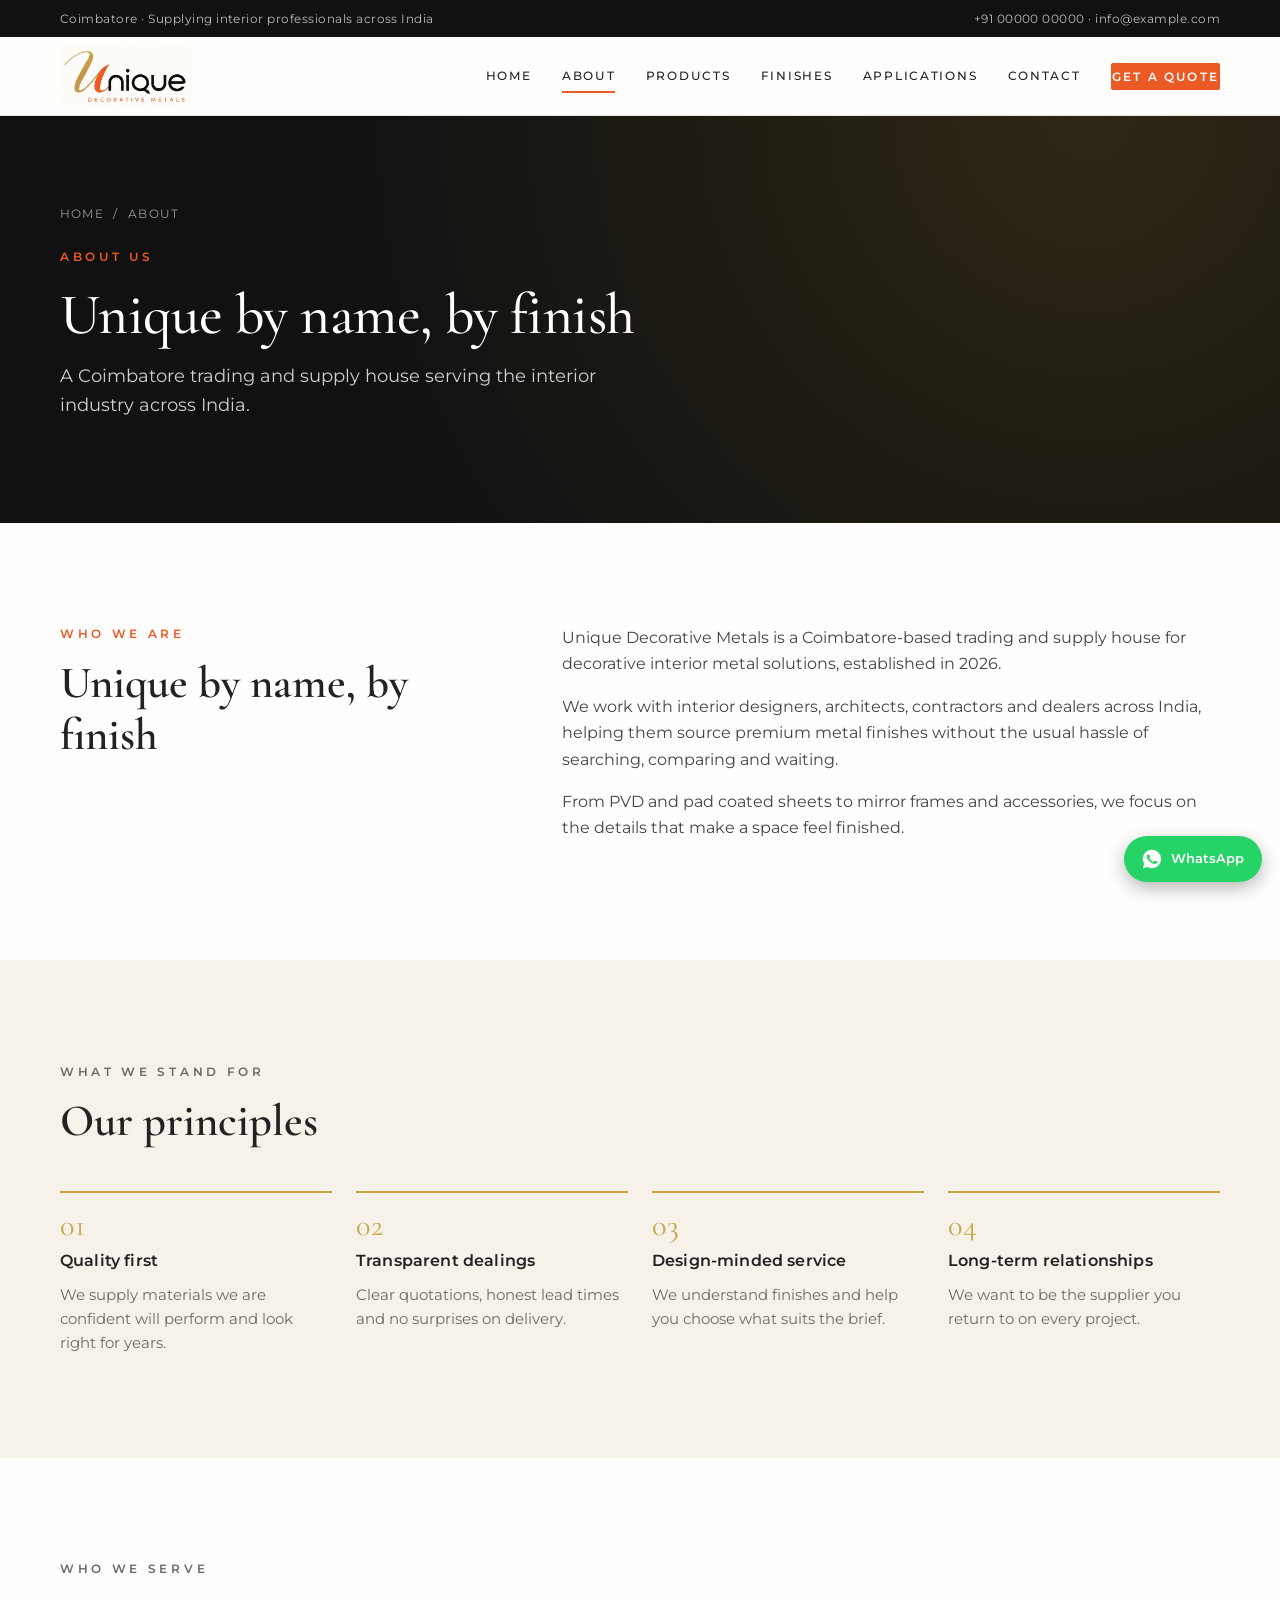
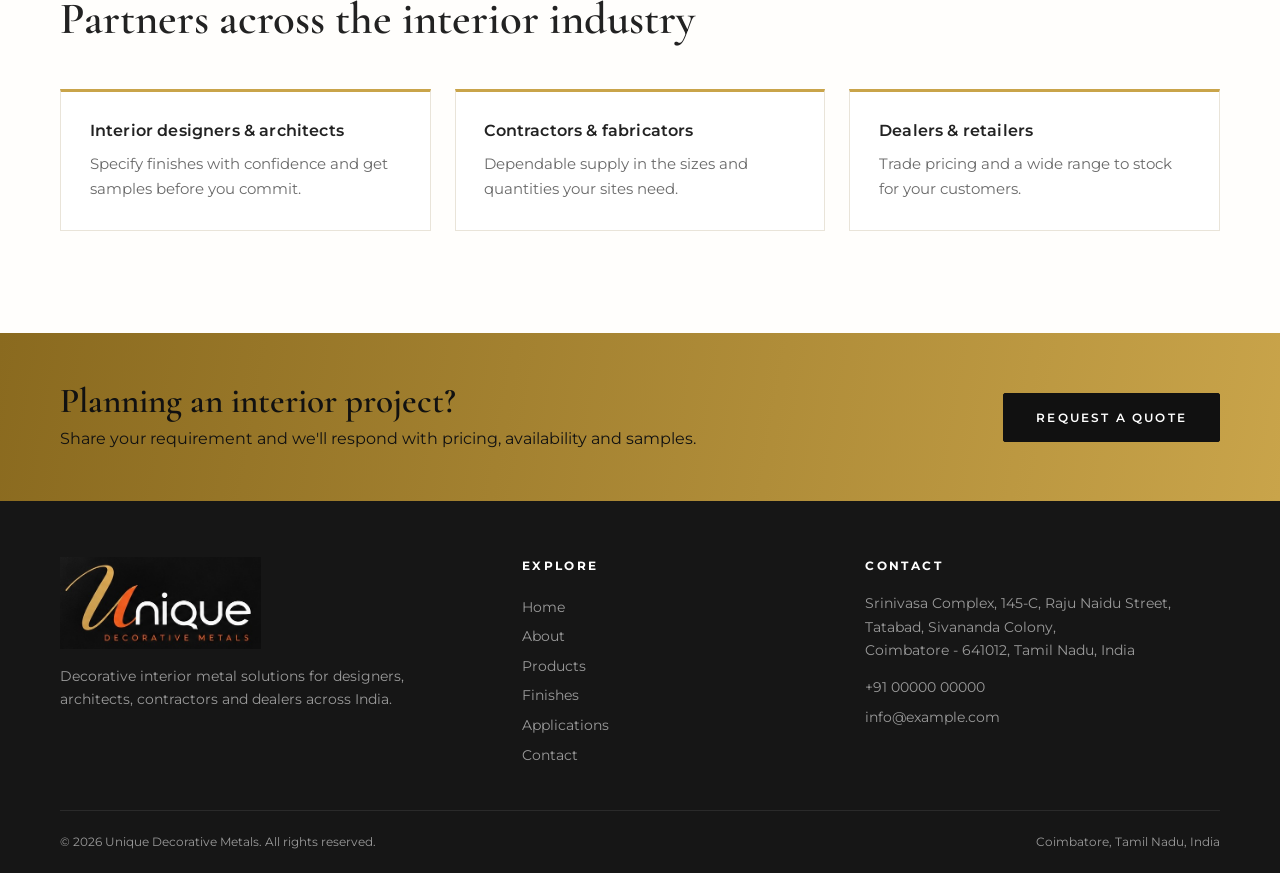
==== about.html @ e15f43be "Expand to six-page site: Home, About, Products, Finishes, Applications, Contact Shared design system" ====
<!doctype html>
<html lang="en">
<head>
<meta charset="utf-8">
<meta name="viewport" content="width=device-width, initial-scale=1">
<title>About Us | Unique Decorative Metals</title>
<meta name="description" content="Unique Decorative Metals is a Coimbatore-based supplier of decorative interior metal solutions for designers, architects and contractors.">
<meta name="theme-color" content="#111111">
<link rel="canonical" href="https://techoholic1410.github.io/unique-metals-website/about.html">
<meta property="og:title" content="About Us | Unique Decorative Metals"><meta property="og:description" content="Unique Decorative Metals is a Coimbatore-based supplier of decorative interior metal solutions for designers, architects and contractors."><meta property="og:type" content="website"><meta property="og:image" content="https://techoholic1410.github.io/unique-metals-website/assets/logo-light.jpg">
<link rel="icon" href="assets/favicon.svg" type="image/svg+xml">
<link rel="preconnect" href="https://fonts.googleapis.com"><link rel="preconnect" href="https://fonts.gstatic.com" crossorigin>
<link href="https://fonts.googleapis.com/css2?family=Montserrat:wght@400;500;600;700&family=Cormorant+Garamond:ital,wght@0,500;0,600;0,700;1,500;1,600&display=swap" rel="stylesheet">
<link rel="stylesheet" href="styles.css">
<script type="application/ld+json">{"@context":"https://schema.org","@type":"LocalBusiness","name":"Unique Decorative Metals","url":"https://techoholic1410.github.io/unique-metals-website/","foundingDate":"2026","description":"Trader and supplier of decorative interior metal solutions across India.","address":{"@type":"PostalAddress","streetAddress":"Srinivasa Complex, 145-C, Raju Naidu Street, Tatabad, Sivananda Colony","addressLocality":"Coimbatore","addressRegion":"Tamil Nadu","postalCode":"641012","addressCountry":"IN"}}</script>
</head>
<body>
<a class="skip" href="#main">Skip to content</a>
<div class="topbar"><div class="wrap"><span>Coimbatore · Supplying interior professionals across India</span><span><a href="tel:+910000000000">+91 00000 00000</a> · <a href="mailto:info@example.com">info@example.com</a></span></div></div>
<header class="site-header"><div class="wrap nav">
<a href="index.html" class="brand" aria-label="Unique Decorative Metals home"><img src="assets/logo-light.jpg" alt="Unique Decorative Metals" width="140" height="64"></a>
<button class="menu-btn" aria-label="Menu" aria-expanded="false" aria-controls="menu"><span></span><span></span><span></span></button>
<nav id="menu" class="menu" aria-label="Main"><a href="index.html">Home</a><a href="about.html" aria-current="page">About</a><a href="products.html">Products</a><a href="finishes.html">Finishes</a><a href="applications.html">Applications</a><a href="contact.html">Contact</a><a href="contact.html#enquiry" class="btn btn-sm">Get a Quote</a></nav>
</div></header>
<main id="main">
<section class="page-hero"><div class="wrap"><nav class="crumbs" aria-label="Breadcrumb"><a href="index.html">Home</a><span>/</span>About</nav><p class="eyebrow">About Us</p><h1>Unique by name, by finish</h1><p class="lead">A Coimbatore trading and supply house serving the interior industry across India.</p></div></section>
<section class="section"><div class="wrap split">
<div><p class="eyebrow">Who We Are</p><h2>Unique by name, by finish</h2></div>
<div class="prose"><p>Unique Decorative Metals is a Coimbatore-based trading and supply house for decorative interior metal solutions, established in 2026.</p>
<p>We work with interior designers, architects, contractors and dealers across India, helping them source premium metal finishes without the usual hassle of searching, comparing and waiting.</p>
<p>From PVD and pad coated sheets to mirror frames and accessories, we focus on the details that make a space feel finished.</p></div></div></section>

<section class="section alt"><div class="wrap">
<div class="sec-head"><p class="eyebrow">What We Stand For</p><h2>Our principles</h2></div>
<div class="grid feats">
<div class="feat"><span class="num">01</span><h3>Quality first</h3><p>We supply materials we are confident will perform and look right for years.</p></div>
<div class="feat"><span class="num">02</span><h3>Transparent dealings</h3><p>Clear quotations, honest lead times and no surprises on delivery.</p></div>
<div class="feat"><span class="num">03</span><h3>Design-minded service</h3><p>We understand finishes and help you choose what suits the brief.</p></div>
<div class="feat"><span class="num">04</span><h3>Long-term relationships</h3><p>We want to be the supplier you return to on every project.</p></div>
</div></div></section>

<section class="section"><div class="wrap">
<div class="sec-head"><p class="eyebrow">Who We Serve</p><h2>Partners across the interior industry</h2></div>
<div class="grid cards-3">
<div class="info"><h3>Interior designers &amp; architects</h3><p>Specify finishes with confidence and get samples before you commit.</p></div>
<div class="info"><h3>Contractors &amp; fabricators</h3><p>Dependable supply in the sizes and quantities your sites need.</p></div>
<div class="info"><h3>Dealers &amp; retailers</h3><p>Trade pricing and a wide range to stock for your customers.</p></div>
</div></div></section>

</main>
<section class="cta-band"><div class="wrap"><div><h2>Planning an interior project?</h2><p>Share your requirement and we'll respond with pricing, availability and samples.</p></div><a class="btn" href="contact.html#enquiry">Request a Quote</a></div></section>
<footer class="site-footer"><div class="wrap foot-grid">
<div><img src="assets/logo-dark.jpg" alt="Unique Decorative Metals" width="200" height="92"><p>Decorative interior metal solutions for designers, architects, contractors and dealers across India.</p></div>
<div><h4>Explore</h4><a href="index.html">Home</a><a href="about.html">About</a><a href="products.html">Products</a><a href="finishes.html">Finishes</a><a href="applications.html">Applications</a><a href="contact.html">Contact</a></div>
<div><h4>Contact</h4><address>Srinivasa Complex, 145-C, Raju Naidu Street,<br>Tatabad, Sivananda Colony,<br>Coimbatore - 641012, Tamil Nadu, India</address><a href="tel:+910000000000">+91 00000 00000</a><a href="mailto:info@example.com">info@example.com</a></div>
</div><div class="wrap legal"><span>© <span id="yr">2026</span> Unique Decorative Metals. All rights reserved.</span><span>Coimbatore, Tamil Nadu, India</span></div></footer>
<a class="wa-float" href="https://wa.me/910000000000" aria-label="Chat on WhatsApp" target="_blank" rel="noopener"><svg viewBox="0 0 24 24" width="22" height="22" fill="currentColor" aria-hidden="true"><path d="M12 2a10 10 0 0 0-8.6 15.1L2 22l5-1.3A10 10 0 1 0 12 2zm5.2 14.1c-.2.6-1.3 1.2-1.8 1.2-.5.1-1 .2-3.3-.7-2.8-1.2-4.6-4-4.7-4.2-.1-.2-1.1-1.5-1.1-2.8s.7-2 1-2.3c.2-.3.5-.3.7-.3h.5c.2 0 .4 0 .6.5l.8 2c.1.2.1.3 0 .5l-.3.4-.4.5c-.1.1-.3.3-.1.6.2.3.8 1.3 1.8 2.1 1.2 1 2.2 1.3 2.5 1.5.3.1.5.1.6-.1l.9-1.1c.2-.3.4-.2.6-.1l1.9.9c.3.1.5.2.6.3.1.2.1.8-.1 1.4z"/></svg><span>WhatsApp</span></a>
<script src="script.js"></script>
</body>
</html>
---- styles.css ----
:root{--gold:#c9a44a;--gold-d:#8a6a1f;--orange:#eb5a24;--orange-d:#c94a18;--dark:#111;--ink:#222;--muted:#6a6a6a;--bg:#fffefc;--alt:#f6f2ea;--line:#e9e4d9;--font:'Montserrat',system-ui,sans-serif;--serif:'Cormorant Garamond',Georgia,serif}
*{box-sizing:border-box}
html{scroll-behavior:smooth;scroll-padding-top:110px}
body{margin:0;font-family:var(--font);color:var(--ink);background:var(--bg);line-height:1.65;-webkit-font-smoothing:antialiased}
img{max-width:100%;height:auto;display:block}
a{color:inherit}
.wrap{width:min(1160px,100% - 40px);margin-inline:auto}
.narrow{max-width:820px}
.skip{position:absolute;left:-999px;top:0;background:var(--gold);color:#000;padding:.6rem 1rem;z-index:100}
.skip:focus{left:8px;top:8px}
:focus-visible{outline:2px solid var(--orange);outline-offset:3px}

.eyebrow{font-size:.72rem;letter-spacing:.32em;text-transform:uppercase;color:var(--orange);font-weight:600;margin:0 0 .9rem}
h1,h2,h3{line-height:1.15;margin:0 0 .8rem;font-weight:500}
h1{font-family:var(--serif);font-size:clamp(2.4rem,5.5vw,4.2rem);font-weight:500;letter-spacing:-.01em}
h1 em{font-style:italic;color:var(--gold);font-weight:600}
h2{font-family:var(--serif);font-size:clamp(1.9rem,3.6vw,2.8rem);font-weight:600}
h3{font-size:1.02rem;font-weight:600;letter-spacing:.01em}
p{margin:0 0 1rem}
.lead{font-size:1.1rem;color:#cfcfcf;max-width:580px}
.section{padding:clamp(3.5rem,8vw,6.5rem) 0}
.section.alt{background:var(--alt)}
.section.dark{background:var(--dark);color:#eee}
.sec-head{max-width:680px;margin-bottom:2.75rem}
.sec-head p{color:var(--muted)}
.dark .sec-head p,.dark .note{color:#9a9a9a}
.note{font-size:.85rem;color:var(--muted);margin-top:1.5rem}
.center{text-align:center;margin-top:2.5rem}
.prose p{color:#444}

.topbar{background:var(--dark);color:#bbb;font-size:.75rem;letter-spacing:.04em}
.topbar .wrap{display:flex;justify-content:space-between;gap:1rem;padding:.55rem 0;flex-wrap:wrap}
.topbar a{text-decoration:none}.topbar a:hover{color:var(--gold)}
.site-header{position:sticky;top:0;z-index:50;background:rgba(255,254,252,.97);backdrop-filter:blur(10px);border-bottom:1px solid var(--line)}
.nav{display:flex;align-items:center;justify-content:space-between;height:78px}
.brand img{height:60px;width:auto;mix-blend-mode:multiply}
.menu{display:flex;gap:1.9rem;align-items:center;font-size:.76rem;letter-spacing:.14em;text-transform:uppercase;font-weight:500}
.menu a{text-decoration:none;position:relative;padding:.3rem 0}
.menu a:not(.btn)::after{content:"";position:absolute;left:0;bottom:-2px;height:2px;width:0;background:var(--orange);transition:width .25s}
.menu a:not(.btn):hover::after,.menu a[aria-current=page]::after{width:100%}
.menu-btn{display:none;background:none;border:0;padding:10px;cursor:pointer}
.menu-btn span{display:block;width:24px;height:2px;background:var(--dark);margin:5px 0}

.btn{display:inline-block;background:var(--orange);color:#fff;padding:1rem 2rem;border:1px solid var(--orange);border-radius:2px;font:600 .76rem var(--font);letter-spacing:.18em;text-transform:uppercase;text-decoration:none;cursor:pointer;transition:background .2s,color .2s,transform .2s}
.btn:hover{background:var(--orange-d);border-color:var(--orange-d);transform:translateY(-1px)}
.btn-sm{padding:.6rem 1.15rem}
.btn-ghost{background:transparent;border-color:var(--gold);color:var(--gold)}
.btn-ghost:hover{background:var(--gold);border-color:var(--gold);color:var(--dark)}
.link{color:var(--orange);font-weight:600;font-size:.82rem;text-decoration:none;letter-spacing:.04em}
.link:hover{text-decoration:underline}
.cta-row{display:flex;gap:1rem;flex-wrap:wrap;margin-top:2rem}

.hero{background:radial-gradient(circle at 78% 30%,#2e2716,#111 62%);color:#fff;padding:clamp(4rem,9vw,7.5rem) 0;overflow:hidden}
.hero-grid{display:grid;grid-template-columns:1.15fr .85fr;gap:3rem;align-items:center}
.hero-art{position:relative;height:420px}
.panel{position:absolute;border-radius:3px;box-shadow:0 30px 60px rgba(0,0,0,.5)}
.p1{width:62%;height:78%;left:0;top:10%;background:linear-gradient(125deg,#8a6a1f,#f0d683 35%,#b8902f 60%,#f6e3a1 85%)}
.p2{width:46%;height:56%;right:2%;top:0;background:linear-gradient(130deg,#f6cdbd,#c98467 50%,#eab7a2)}
.p3{width:40%;height:46%;right:10%;bottom:0;background:linear-gradient(135deg,#444,#050505 55%,#2a2a2a);border:1px solid #333}

.trust{background:#0b0b0b;color:#ddd;border-top:1px solid #222}
.trust-grid{display:grid;grid-template-columns:repeat(4,1fr);gap:1rem;padding:1.6rem 0}
.trust-grid div{padding:0 1rem;border-left:1px solid #2a2a2a}
.trust-grid div:first-child{border-left:0;padding-left:0}
.trust b{display:block;color:var(--gold);font-size:1rem;font-weight:600}
.trust span{font-size:.72rem;letter-spacing:.14em;text-transform:uppercase;color:#888}

.page-hero{background:radial-gradient(circle at 85% 0%,#2e2716,#111 65%);color:#fff;padding:clamp(3rem,7vw,5.5rem) 0}
.page-hero h1{font-size:clamp(2.2rem,4.8vw,3.6rem)}
.crumbs{font-size:.75rem;letter-spacing:.1em;text-transform:uppercase;color:#999;margin-bottom:1.5rem;display:flex;gap:.6rem}
.crumbs a{text-decoration:none}.crumbs a:hover{color:var(--gold)}

.grid{display:grid;gap:1.5rem}
.cards{grid-template-columns:repeat(auto-fit,minmax(250px,1fr))}
.cards-3{grid-template-columns:repeat(auto-fit,minmax(280px,1fr))}
.card{background:#fff;border:1px solid var(--line);display:flex;flex-direction:column;transition:box-shadow .25s,transform .25s}
.card:hover{box-shadow:0 18px 40px rgba(0,0,0,.09);transform:translateY(-4px)}
.card-body{padding:1.4rem 1.4rem 1.6rem;display:flex;flex-direction:column;flex:1}
.card-body p{font-size:.9rem;color:var(--muted);flex:1}
.thumb{aspect-ratio:4/3}
.thumb.big{aspect-ratio:5/4;border-radius:2px;box-shadow:0 24px 50px rgba(0,0,0,.14)}
.t-gold{background:linear-gradient(120deg,#8a6a1f,#e6c872 35%,#b8902f 60%,#f3dc99 85%)}
.t-mirror{background:radial-gradient(circle at 50% 50%,#e9eff3 0 36%,#fff 37% 38%,transparent 39%),conic-gradient(from 30deg,#c9a44a,#f3dc99,#8a6a1f,#c9a44a)}
.t-brush{background:repeating-linear-gradient(90deg,#b9b9b9 0 2px,#d8d8d8 2px 4px,#a8a8a8 4px 5px)}
.t-profile{background:linear-gradient(90deg,#1c1c1c 0 20%,#c9a44a 20% 28%,#1c1c1c 28% 50%,#c9a44a 50% 58%,#1c1c1c 58%)}
.tags{list-style:none;padding:0;display:flex;flex-wrap:wrap;gap:.45rem;margin:0 0 1.6rem}
.tags li{font-size:.7rem;letter-spacing:.06em;border:1px solid var(--gold);color:var(--gold-d);padding:.2rem .7rem;border-radius:99px}

.swatches{display:grid;grid-template-columns:repeat(auto-fit,minmax(120px,1fr));gap:1.5rem;text-align:center}
.sw i{display:block;aspect-ratio:1;border-radius:50%;background:var(--c);margin:0 auto .8rem;max-width:104px;border:1px solid #333;box-shadow:0 10px 24px rgba(0,0,0,.35)}
.sw b{font-size:.8rem;letter-spacing:.14em;text-transform:uppercase;font-weight:500}

.feats{grid-template-columns:repeat(auto-fit,minmax(230px,1fr))}
.feat{border-top:2px solid var(--gold);padding-top:1.1rem}
.feat .num{font-family:var(--serif);font-size:1.9rem;color:var(--gold);display:block;line-height:1;margin-bottom:.6rem}
.feat p,.info p{color:var(--muted);font-size:.92rem;margin:0}
.info{background:#fff;border:1px solid var(--line);padding:1.8rem;border-top:3px solid var(--gold)}
.alt .info{background:#fff}
.app h3{font-family:var(--serif);font-size:1.4rem;font-weight:600}
.tex{height:120px;margin:-.4rem -.4rem 1.2rem;border-radius:2px}
.tx-mirror{background:linear-gradient(115deg,#bbb,#fff 30%,#9a9a9a 55%,#f4f4f4 80%,#aaa)}
.tx-hair{background:repeating-linear-gradient(90deg,#c9a44a 0 1px,#dcc072 1px 3px,#b8902f 3px 4px)}
.tx-etch{background:radial-gradient(circle,#d8b45a 0 3px,transparent 4px) 0 0/18px 18px,#8a6a1f}

.split{display:grid;grid-template-columns:1fr 1.5fr;gap:4rem;align-items:start}
.split h2{margin-bottom:0}
.prod{display:grid;grid-template-columns:1fr 1fr;gap:4rem;align-items:center}
.prod.rev>div:first-child{order:2}
.ticks{list-style:none;padding:0;margin:1.2rem 0 1.4rem}
.ticks li{padding:.4rem 0 .4rem 1.7rem;position:relative;color:#444;font-size:.93rem}
.ticks li::before{content:"";position:absolute;left:0;top:.85rem;width:.7rem;height:.35rem;border-left:2px solid var(--orange);border-bottom:2px solid var(--orange);transform:rotate(-45deg)}

.table-wrap{overflow-x:auto;border:1px solid var(--line)}
table{border-collapse:collapse;width:100%;font-size:.92rem;background:#fff}
th,td{text-align:left;padding:1rem 1.25rem;border-bottom:1px solid var(--line)}
th{background:var(--dark);color:var(--gold);font-size:.74rem;letter-spacing:.16em;text-transform:uppercase;font-weight:600}
td:first-child{font-weight:600;width:32%}
tr:last-child td{border-bottom:0}

.steps{list-style:none;counter-reset:s;padding:0;margin:0;display:grid;grid-template-columns:repeat(auto-fit,minmax(220px,1fr));gap:1.5rem}
.steps li{counter-increment:s;background:#fff;border:1px solid var(--line);padding:1.8rem 1.5rem;position:relative}
.steps li::before{content:"0" counter(s);font-family:var(--serif);font-size:2.4rem;color:var(--gold);display:block;line-height:1;margin-bottom:.8rem}
.steps b{display:block;margin-bottom:.4rem}
.steps span{color:var(--muted);font-size:.9rem}

.contact-grid{display:grid;grid-template-columns:1fr 1.1fr;gap:3.5rem;align-items:start}
.clist{list-style:none;padding:0;margin:1.5rem 0 2rem}
.clist li{display:grid;grid-template-columns:110px 1fr;gap:1rem;padding:1rem 0;border-bottom:1px solid var(--line)}
.clist b{font-size:.72rem;letter-spacing:.16em;text-transform:uppercase;color:var(--orange)}
.clist a{text-decoration:none}.clist a:hover{color:var(--orange)}
address{font-style:normal}
.map iframe{width:100%;height:280px;border:0;border-radius:2px;filter:grayscale(.3)}
.formcard{background:var(--dark);color:#eee;padding:clamp(1.6rem,4vw,2.8rem);border-radius:3px;scroll-margin-top:110px}
.formcard p{color:#aaa}
form{display:grid;gap:1rem}
.row2{display:grid;grid-template-columns:1fr 1fr;gap:1rem}
label{display:grid;gap:.4rem;font-size:.7rem;letter-spacing:.14em;text-transform:uppercase;color:#aaa}
input,select,textarea{font:400 1rem var(--font);padding:.8rem;background:#1c1c1c;border:1px solid #3a3a3a;color:#fff;border-radius:2px;width:100%}
input:focus,select:focus,textarea:focus{outline:2px solid var(--gold);outline-offset:1px}
.form-err{color:#ff8a65;margin:0;font-size:.85rem}

details{border-bottom:1px solid #ddd5c3;padding:1.1rem 0}
summary{cursor:pointer;font-weight:600;list-style:none;display:flex;justify-content:space-between;gap:1rem}
summary::after{content:"+";color:var(--orange);font-size:1.4rem;line-height:1}
details[open] summary::after{content:"–"}
details p{margin:.8rem 0 0;color:var(--muted)}

.cta-band{background:linear-gradient(100deg,#8a6a1f,#c9a44a);color:#111;padding:3rem 0}
.cta-band .wrap{display:flex;align-items:center;justify-content:space-between;gap:2rem;flex-wrap:wrap}
.cta-band h2{margin:0 0 .3rem;font-size:clamp(1.6rem,3vw,2.2rem)}
.cta-band p{margin:0}
.cta-band .btn{background:#111;border-color:#111}
.cta-band .btn:hover{background:#000}

.site-footer{background:#161616;color:#9a9a9a;font-size:.88rem}
.foot-grid{display:grid;grid-template-columns:1.4fr 1fr 1.2fr;gap:3rem;padding:3.5rem 0 2.5rem}
.foot-grid img{height:92px;width:auto;margin-bottom:1rem}
.foot-grid h4{color:#fff;font-size:.74rem;letter-spacing:.2em;text-transform:uppercase;margin:0 0 1rem}
.foot-grid a{display:block;text-decoration:none;padding:.2rem 0}
.foot-grid a:hover{color:var(--gold)}
.foot-grid address{margin-bottom:.7rem}
.legal{display:flex;justify-content:space-between;gap:1rem;flex-wrap:wrap;border-top:1px solid #2a2a2a;padding:1.3rem 0;font-size:.78rem}
.wa-float{position:fixed;right:18px;bottom:18px;background:#25d366;color:#fff;padding:.75rem 1.1rem;border-radius:99px;font-weight:600;font-size:.8rem;text-decoration:none;box-shadow:0 6px 18px rgba(0,0,0,.28);z-index:60;display:flex;gap:.5rem;align-items:center}

@media(max-width:900px){
  .hero-grid,.split,.prod,.contact-grid{grid-template-columns:1fr;gap:2rem}
  .prod.rev>div:first-child{order:0}
  .hero-art{height:260px}
  .trust-grid{grid-template-columns:1fr 1fr}
  .trust-grid div:nth-child(3){border-left:0;padding-left:0}
  .foot-grid{grid-template-columns:1fr 1fr}
  .foot-grid>div:first-child{grid-column:1/-1}
}
@media(max-width:820px){
  .menu-btn{display:block}
  .menu{display:none;position:absolute;top:78px;left:0;right:0;background:var(--bg);flex-direction:column;align-items:flex-start;padding:1.5rem 20px 2rem;gap:1.1rem;border-bottom:1px solid var(--line);box-shadow:0 20px 30px rgba(0,0,0,.08)}
  .menu.open{display:flex}
  .topbar .wrap>span:first-child{display:none}
}
@media(max-width:560px){
  .row2{grid-template-columns:1fr}
  .foot-grid{grid-template-columns:1fr}
  .wa-float span{display:none}.wa-float{padding:.9rem}
  .clist li{grid-template-columns:1fr;gap:.2rem}
}
@media(prefers-reduced-motion:reduce){*{transition:none!important;scroll-behavior:auto!important}}
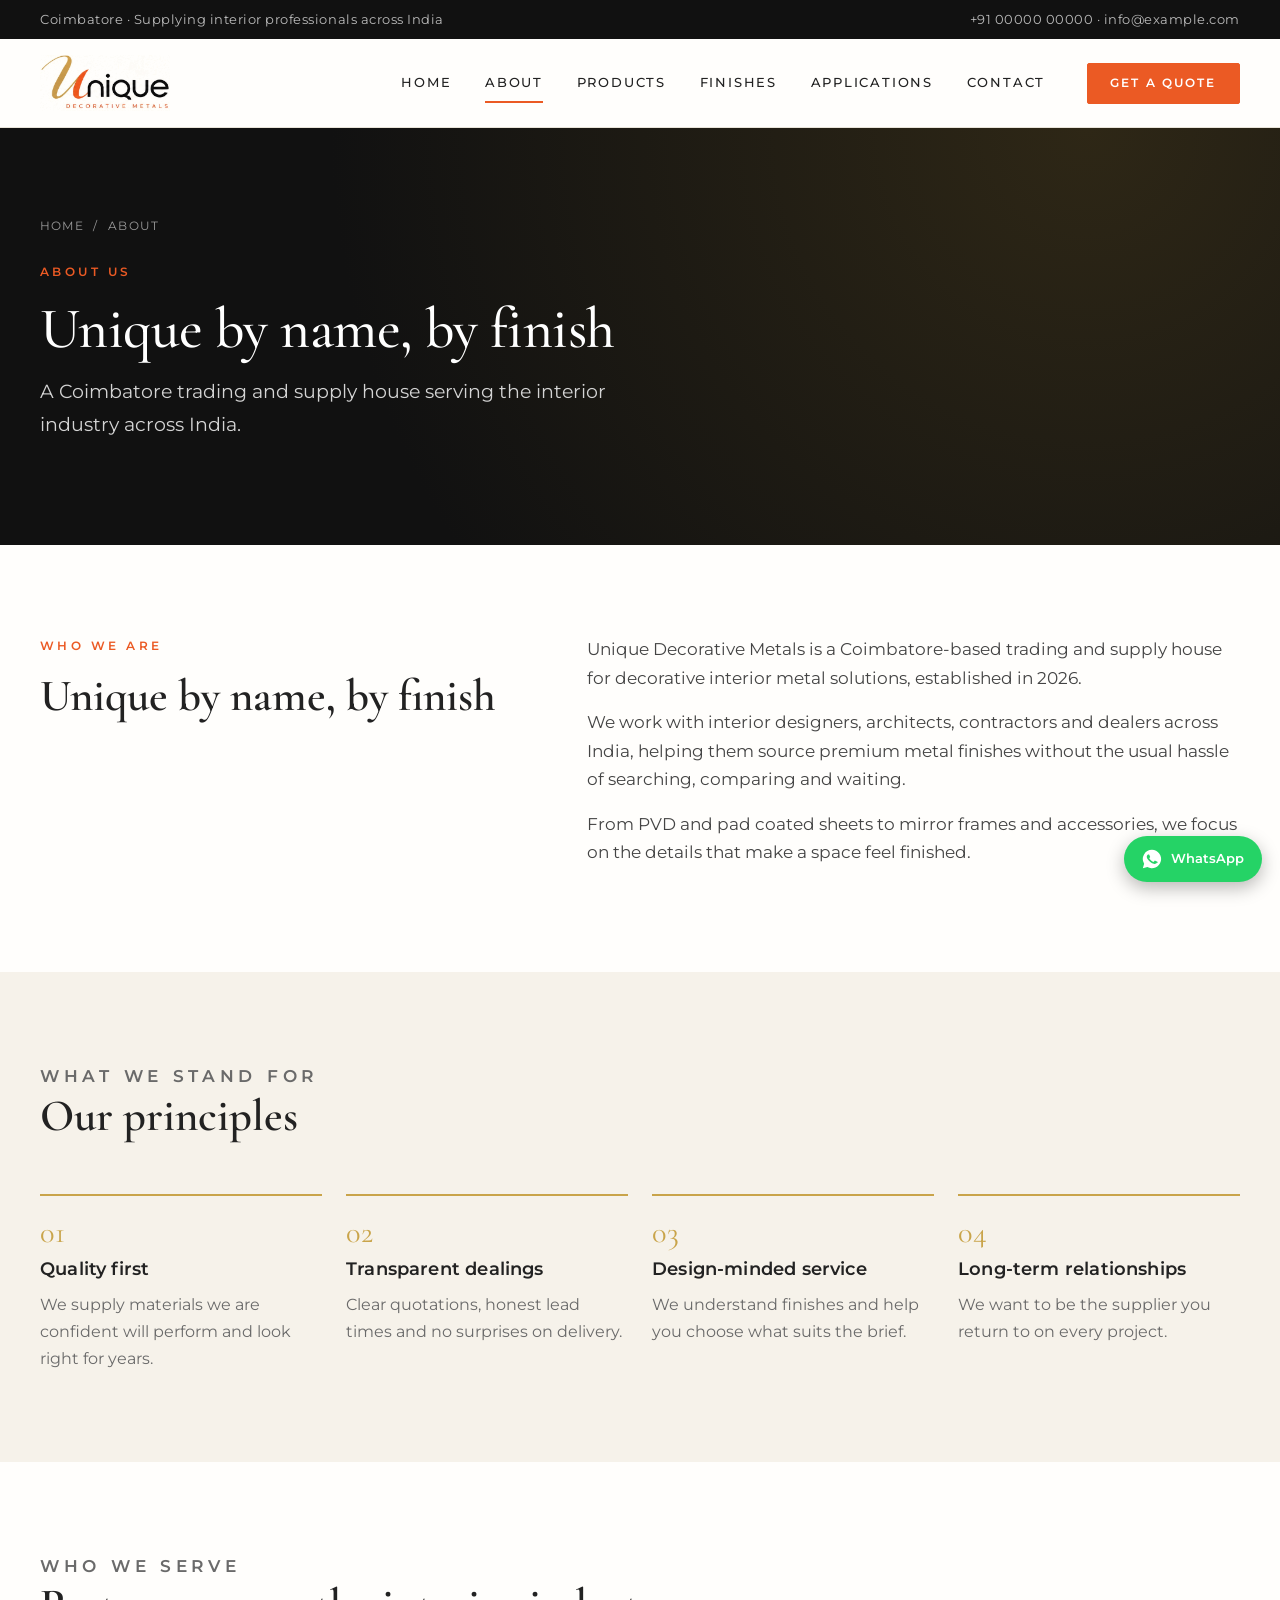
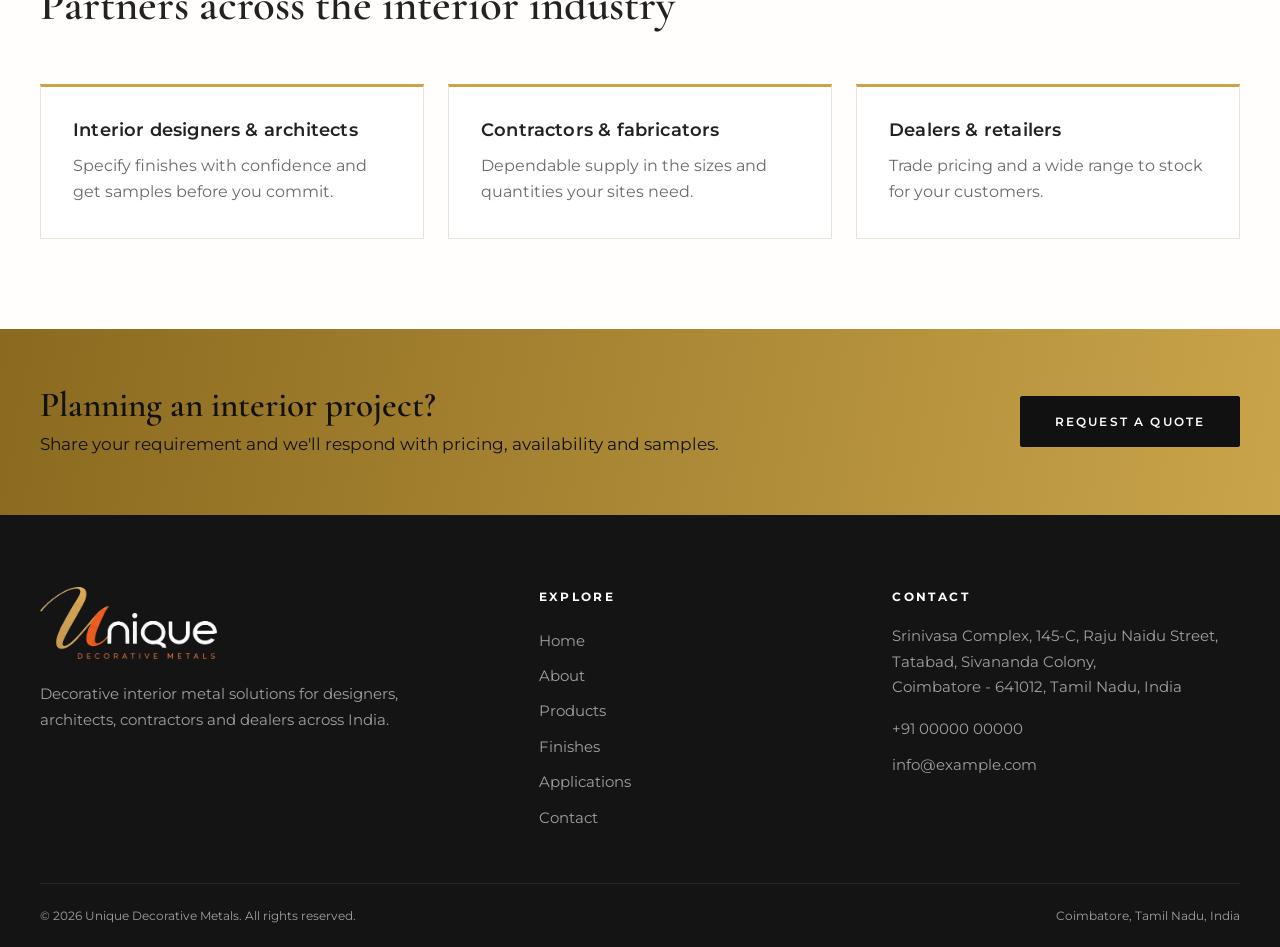
==== commit 61ffaf2a: "Polish design: transparent logos, SVG metal imagery, type scale and spacing - Transparent PNG logos " ====
--- a/about.html
+++ b/about.html
@@ -7,7 +7,7 @@
 <meta name="description" content="Unique Decorative Metals is a Coimbatore-based supplier of decorative interior metal solutions for designers, architects and contractors.">
 <meta name="theme-color" content="#111111">
 <link rel="canonical" href="https://techoholic1410.github.io/unique-metals-website/about.html">
-<meta property="og:title" content="About Us | Unique Decorative Metals"><meta property="og:description" content="Unique Decorative Metals is a Coimbatore-based supplier of decorative interior metal solutions for designers, architects and contractors."><meta property="og:type" content="website"><meta property="og:image" content="https://techoholic1410.github.io/unique-metals-website/assets/logo-light.jpg">
+<meta property="og:title" content="About Us | Unique Decorative Metals"><meta property="og:description" content="Unique Decorative Metals is a Coimbatore-based supplier of decorative interior metal solutions for designers, architects and contractors."><meta property="og:type" content="website"><meta property="og:image" content="https://techoholic1410.github.io/unique-metals-website/assets/logo.png">
 <link rel="icon" href="assets/favicon.svg" type="image/svg+xml">
 <link rel="preconnect" href="https://fonts.googleapis.com"><link rel="preconnect" href="https://fonts.gstatic.com" crossorigin>
 <link href="https://fonts.googleapis.com/css2?family=Montserrat:wght@400;500;600;700&family=Cormorant+Garamond:ital,wght@0,500;0,600;0,700;1,500;1,600&display=swap" rel="stylesheet">
@@ -18,7 +18,7 @@
 <a class="skip" href="#main">Skip to content</a>
 <div class="topbar"><div class="wrap"><span>Coimbatore · Supplying interior professionals across India</span><span><a href="tel:+910000000000">+91 00000 00000</a> · <a href="mailto:info@example.com">info@example.com</a></span></div></div>
 <header class="site-header"><div class="wrap nav">
-<a href="index.html" class="brand" aria-label="Unique Decorative Metals home"><img src="assets/logo-light.jpg" alt="Unique Decorative Metals" width="140" height="64"></a>
+<a href="index.html" class="brand" aria-label="Unique Decorative Metals home"><img src="assets/logo.png" alt="Unique Decorative Metals" width="222" height="96"></a>
 <button class="menu-btn" aria-label="Menu" aria-expanded="false" aria-controls="menu"><span></span><span></span><span></span></button>
 <nav id="menu" class="menu" aria-label="Main"><a href="index.html">Home</a><a href="about.html" aria-current="page">About</a><a href="products.html">Products</a><a href="finishes.html">Finishes</a><a href="applications.html">Applications</a><a href="contact.html">Contact</a><a href="contact.html#enquiry" class="btn btn-sm">Get a Quote</a></nav>
 </div></header>
@@ -50,7 +50,7 @@
 </main>
 <section class="cta-band"><div class="wrap"><div><h2>Planning an interior project?</h2><p>Share your requirement and we'll respond with pricing, availability and samples.</p></div><a class="btn" href="contact.html#enquiry">Request a Quote</a></div></section>
 <footer class="site-footer"><div class="wrap foot-grid">
-<div><img src="assets/logo-dark.jpg" alt="Unique Decorative Metals" width="200" height="92"><p>Decorative interior metal solutions for designers, architects, contractors and dealers across India.</p></div>
+<div><img src="assets/logo-reverse.png" alt="Unique Decorative Metals" width="217" height="88"><p>Decorative interior metal solutions for designers, architects, contractors and dealers across India.</p></div>
 <div><h4>Explore</h4><a href="index.html">Home</a><a href="about.html">About</a><a href="products.html">Products</a><a href="finishes.html">Finishes</a><a href="applications.html">Applications</a><a href="contact.html">Contact</a></div>
 <div><h4>Contact</h4><address>Srinivasa Complex, 145-C, Raju Naidu Street,<br>Tatabad, Sivananda Colony,<br>Coimbatore - 641012, Tamil Nadu, India</address><a href="tel:+910000000000">+91 00000 00000</a><a href="mailto:info@example.com">info@example.com</a></div>
 </div><div class="wrap legal"><span>© <span id="yr">2026</span> Unique Decorative Metals. All rights reserved.</span><span>Coimbatore, Tamil Nadu, India</span></div></footer>
--- a/styles.css
+++ b/styles.css
@@ -1,69 +1,71 @@
 :root{--gold:#c9a44a;--gold-d:#8a6a1f;--orange:#eb5a24;--orange-d:#c94a18;--dark:#111;--ink:#222;--muted:#6a6a6a;--bg:#fffefc;--alt:#f6f2ea;--line:#e9e4d9;--font:'Montserrat',system-ui,sans-serif;--serif:'Cormorant Garamond',Georgia,serif}
 *{box-sizing:border-box}
 html{scroll-behavior:smooth;scroll-padding-top:110px}
-body{margin:0;font-family:var(--font);color:var(--ink);background:var(--bg);line-height:1.65;-webkit-font-smoothing:antialiased}
+body{margin:0;font-family:var(--font);font-size:1.0625rem;color:var(--ink);background:var(--bg);line-height:1.7;-webkit-font-smoothing:antialiased}
 img{max-width:100%;height:auto;display:block}
 a{color:inherit}
-.wrap{width:min(1160px,100% - 40px);margin-inline:auto}
+.wrap{width:min(1200px,100% - 48px);margin-inline:auto}
 .narrow{max-width:820px}
 .skip{position:absolute;left:-999px;top:0;background:var(--gold);color:#000;padding:.6rem 1rem;z-index:100}
 .skip:focus{left:8px;top:8px}
 :focus-visible{outline:2px solid var(--orange);outline-offset:3px}
 
-.eyebrow{font-size:.72rem;letter-spacing:.32em;text-transform:uppercase;color:var(--orange);font-weight:600;margin:0 0 .9rem}
+.eyebrow{font-size:.78rem;letter-spacing:.28em;text-transform:uppercase;color:var(--orange);font-weight:600;margin:0 0 .9rem}
 h1,h2,h3{line-height:1.15;margin:0 0 .8rem;font-weight:500}
 h1{font-family:var(--serif);font-size:clamp(2.4rem,5.5vw,4.2rem);font-weight:500;letter-spacing:-.01em}
 h1 em{font-style:italic;color:var(--gold);font-weight:600}
 h2{font-family:var(--serif);font-size:clamp(1.9rem,3.6vw,2.8rem);font-weight:600}
-h3{font-size:1.02rem;font-weight:600;letter-spacing:.01em}
+h3{font-size:1.15rem;font-weight:600;letter-spacing:.01em}
 p{margin:0 0 1rem}
-.lead{font-size:1.1rem;color:#cfcfcf;max-width:580px}
-.section{padding:clamp(3.5rem,8vw,6.5rem) 0}
+.lead{font-size:1.18rem;line-height:1.75;color:#d4d4d4;max-width:600px}
+.section{padding:clamp(4rem,7vw,6.5rem) 0}
 .section.alt{background:var(--alt)}
 .section.dark{background:var(--dark);color:#eee}
-.sec-head{max-width:680px;margin-bottom:2.75rem}
-.sec-head p{color:var(--muted)}
+.sec-head{max-width:700px;margin-bottom:3.25rem}
+.sec-head h2{margin-bottom:1rem}
+.sec-head p{color:var(--muted);font-size:1.05rem;margin:0}
 .dark .sec-head p,.dark .note{color:#9a9a9a}
-.note{font-size:.85rem;color:var(--muted);margin-top:1.5rem}
+.note{font-size:.9rem;color:var(--muted);margin-top:1.5rem}
 .center{text-align:center;margin-top:2.5rem}
-.prose p{color:#444}
+.prose p{color:#444;font-size:1.05rem}
 
-.topbar{background:var(--dark);color:#bbb;font-size:.75rem;letter-spacing:.04em}
+.topbar{background:var(--dark);color:#bbb;font-size:.8rem;letter-spacing:.04em}
 .topbar .wrap{display:flex;justify-content:space-between;gap:1rem;padding:.55rem 0;flex-wrap:wrap}
 .topbar a{text-decoration:none}.topbar a:hover{color:var(--gold)}
 .site-header{position:sticky;top:0;z-index:50;background:rgba(255,254,252,.97);backdrop-filter:blur(10px);border-bottom:1px solid var(--line)}
-.nav{display:flex;align-items:center;justify-content:space-between;height:78px}
-.brand img{height:60px;width:auto;mix-blend-mode:multiply}
-.menu{display:flex;gap:1.9rem;align-items:center;font-size:.76rem;letter-spacing:.14em;text-transform:uppercase;font-weight:500}
-.menu a{text-decoration:none;position:relative;padding:.3rem 0}
+.nav{display:flex;align-items:center;justify-content:space-between;height:88px}
+.brand img{height:56px;width:auto}
+.menu{display:flex;gap:2.1rem;align-items:center;font-size:.8rem;letter-spacing:.14em;text-transform:uppercase;font-weight:500}
+.menu a:not(.btn){text-decoration:none;position:relative;padding:.4rem 0}
+.menu .btn{margin-left:.5rem}
 .menu a:not(.btn)::after{content:"";position:absolute;left:0;bottom:-2px;height:2px;width:0;background:var(--orange);transition:width .25s}
 .menu a:not(.btn):hover::after,.menu a[aria-current=page]::after{width:100%}
 .menu-btn{display:none;background:none;border:0;padding:10px;cursor:pointer}
 .menu-btn span{display:block;width:24px;height:2px;background:var(--dark);margin:5px 0}
 
-.btn{display:inline-block;background:var(--orange);color:#fff;padding:1rem 2rem;border:1px solid var(--orange);border-radius:2px;font:600 .76rem var(--font);letter-spacing:.18em;text-transform:uppercase;text-decoration:none;cursor:pointer;transition:background .2s,color .2s,transform .2s}
+.btn{display:inline-block;background:var(--orange);color:#fff;padding:1.05rem 2.1rem;line-height:1.2;text-align:center;border:1px solid var(--orange);border-radius:2px;font:600 .76rem var(--font);letter-spacing:.18em;text-transform:uppercase;text-decoration:none;cursor:pointer;transition:background .2s,color .2s,transform .2s}
 .btn:hover{background:var(--orange-d);border-color:var(--orange-d);transform:translateY(-1px)}
-.btn-sm{padding:.6rem 1.15rem}
+.btn-sm{padding:.8rem 1.4rem;font-size:.74rem}
 .btn-ghost{background:transparent;border-color:var(--gold);color:var(--gold)}
 .btn-ghost:hover{background:var(--gold);border-color:var(--gold);color:var(--dark)}
-.link{color:var(--orange);font-weight:600;font-size:.82rem;text-decoration:none;letter-spacing:.04em}
+.link{color:var(--orange);font-weight:600;font-size:.9rem;text-decoration:none;letter-spacing:.04em}
 .link:hover{text-decoration:underline}
 .cta-row{display:flex;gap:1rem;flex-wrap:wrap;margin-top:2rem}
 
-.hero{background:radial-gradient(circle at 78% 30%,#2e2716,#111 62%);color:#fff;padding:clamp(4rem,9vw,7.5rem) 0;overflow:hidden}
-.hero-grid{display:grid;grid-template-columns:1.15fr .85fr;gap:3rem;align-items:center}
-.hero-art{position:relative;height:420px}
-.panel{position:absolute;border-radius:3px;box-shadow:0 30px 60px rgba(0,0,0,.5)}
-.p1{width:62%;height:78%;left:0;top:10%;background:linear-gradient(125deg,#8a6a1f,#f0d683 35%,#b8902f 60%,#f6e3a1 85%)}
-.p2{width:46%;height:56%;right:2%;top:0;background:linear-gradient(130deg,#f6cdbd,#c98467 50%,#eab7a2)}
-.p3{width:40%;height:46%;right:10%;bottom:0;background:linear-gradient(135deg,#444,#050505 55%,#2a2a2a);border:1px solid #333}
+.hero{background:radial-gradient(circle at 78% 30%,#2e2716,#111 62%);color:#fff;padding:clamp(4.5rem,9vw,8rem) 0;overflow:hidden}
+.hero-grid{display:grid;grid-template-columns:1.05fr .95fr;gap:4.5rem;align-items:center}
+.hero-art{display:grid;grid-template-columns:repeat(4,1fr);gap:14px;align-items:end;height:460px}
+.hero-art figure{margin:0;position:relative;height:calc(62% + var(--o)*9%);border-radius:3px;overflow:hidden;box-shadow:0 28px 50px rgba(0,0,0,.5),inset 0 0 0 1px rgba(255,255,255,.08)}
+.hero-art figure:nth-child(even){align-self:start;height:calc(70% - var(--o)*4%)}
+.hero-art svg{position:absolute;inset:0;width:100%;height:100%}
+.hero-art figcaption{position:absolute;left:0;right:0;bottom:0;padding:1.4rem .6rem .7rem;font-size:.66rem;letter-spacing:.2em;text-transform:uppercase;font-weight:600;color:#fff;background:linear-gradient(transparent,rgba(0,0,0,.55));text-align:center}
 
 .trust{background:#0b0b0b;color:#ddd;border-top:1px solid #222}
-.trust-grid{display:grid;grid-template-columns:repeat(4,1fr);gap:1rem;padding:1.6rem 0}
-.trust-grid div{padding:0 1rem;border-left:1px solid #2a2a2a}
+.trust-grid{display:grid;grid-template-columns:repeat(4,1fr);gap:1rem;padding:2rem 0}
+.trust-grid div{padding:0 1.5rem;border-left:1px solid #2a2a2a}
 .trust-grid div:first-child{border-left:0;padding-left:0}
-.trust b{display:block;color:var(--gold);font-size:1rem;font-weight:600}
-.trust span{font-size:.72rem;letter-spacing:.14em;text-transform:uppercase;color:#888}
+.trust b{display:block;color:var(--gold);font-size:1.05rem;font-weight:600}
+.trust span{font-size:.74rem;letter-spacing:.14em;text-transform:uppercase;color:#888}
 
 .page-hero{background:radial-gradient(circle at 85% 0%,#2e2716,#111 65%);color:#fff;padding:clamp(3rem,7vw,5.5rem) 0}
 .page-hero h1{font-size:clamp(2.2rem,4.8vw,3.6rem)}
@@ -75,44 +77,40 @@
 .cards-3{grid-template-columns:repeat(auto-fit,minmax(280px,1fr))}
 .card{background:#fff;border:1px solid var(--line);display:flex;flex-direction:column;transition:box-shadow .25s,transform .25s}
 .card:hover{box-shadow:0 18px 40px rgba(0,0,0,.09);transform:translateY(-4px)}
-.card-body{padding:1.4rem 1.4rem 1.6rem;display:flex;flex-direction:column;flex:1}
-.card-body p{font-size:.9rem;color:var(--muted);flex:1}
-.thumb{aspect-ratio:4/3}
-.thumb.big{aspect-ratio:5/4;border-radius:2px;box-shadow:0 24px 50px rgba(0,0,0,.14)}
-.t-gold{background:linear-gradient(120deg,#8a6a1f,#e6c872 35%,#b8902f 60%,#f3dc99 85%)}
-.t-mirror{background:radial-gradient(circle at 50% 50%,#e9eff3 0 36%,#fff 37% 38%,transparent 39%),conic-gradient(from 30deg,#c9a44a,#f3dc99,#8a6a1f,#c9a44a)}
-.t-brush{background:repeating-linear-gradient(90deg,#b9b9b9 0 2px,#d8d8d8 2px 4px,#a8a8a8 4px 5px)}
-.t-profile{background:linear-gradient(90deg,#1c1c1c 0 20%,#c9a44a 20% 28%,#1c1c1c 28% 50%,#c9a44a 50% 58%,#1c1c1c 58%)}
+.card-body{padding:1.75rem 1.75rem 1.9rem;display:flex;flex-direction:column;flex:1}
+.card-body p{font-size:.97rem;margin-bottom:1.4rem;color:var(--muted);flex:1}
+.thumb{aspect-ratio:4/3;overflow:hidden;position:relative;background:#eee}
+.art,.disc{display:block;width:100%;height:100%}
+.thumb .art{position:absolute;inset:0}
+.thumb.big{aspect-ratio:5/4;border-radius:3px;box-shadow:0 30px 60px rgba(0,0,0,.16)}
 .tags{list-style:none;padding:0;display:flex;flex-wrap:wrap;gap:.45rem;margin:0 0 1.6rem}
-.tags li{font-size:.7rem;letter-spacing:.06em;border:1px solid var(--gold);color:var(--gold-d);padding:.2rem .7rem;border-radius:99px}
+.tags li{font-size:.76rem;letter-spacing:.06em;border:1px solid var(--gold);color:var(--gold-d);padding:.2rem .7rem;border-radius:99px}
 
-.swatches{display:grid;grid-template-columns:repeat(auto-fit,minmax(120px,1fr));gap:1.5rem;text-align:center}
-.sw i{display:block;aspect-ratio:1;border-radius:50%;background:var(--c);margin:0 auto .8rem;max-width:104px;border:1px solid #333;box-shadow:0 10px 24px rgba(0,0,0,.35)}
-.sw b{font-size:.8rem;letter-spacing:.14em;text-transform:uppercase;font-weight:500}
+.swatches{display:grid;grid-template-columns:repeat(7,1fr);gap:1.5rem;text-align:center}
+.sw .disc{width:100%;max-width:112px;height:auto;aspect-ratio:1;margin:0 auto 1rem;filter:drop-shadow(0 12px 18px rgba(0,0,0,.45))}
+.sw b{font-size:.8rem;display:block;letter-spacing:.14em;text-transform:uppercase;font-weight:500}
 
 .feats{grid-template-columns:repeat(auto-fit,minmax(230px,1fr))}
-.feat{border-top:2px solid var(--gold);padding-top:1.1rem}
+.feat{border-top:2px solid var(--gold);padding-top:1.4rem}
 .feat .num{font-family:var(--serif);font-size:1.9rem;color:var(--gold);display:block;line-height:1;margin-bottom:.6rem}
-.feat p,.info p{color:var(--muted);font-size:.92rem;margin:0}
-.info{background:#fff;border:1px solid var(--line);padding:1.8rem;border-top:3px solid var(--gold)}
+.feat p,.info p{color:var(--muted);font-size:.98rem;margin:0}
+.info{background:#fff;border:1px solid var(--line);padding:2rem;border-top:3px solid var(--gold)}
 .alt .info{background:#fff}
 .app h3{font-family:var(--serif);font-size:1.4rem;font-weight:600}
-.tex{height:120px;margin:-.4rem -.4rem 1.2rem;border-radius:2px}
-.tx-mirror{background:linear-gradient(115deg,#bbb,#fff 30%,#9a9a9a 55%,#f4f4f4 80%,#aaa)}
-.tx-hair{background:repeating-linear-gradient(90deg,#c9a44a 0 1px,#dcc072 1px 3px,#b8902f 3px 4px)}
-.tx-etch{background:radial-gradient(circle,#d8b45a 0 3px,transparent 4px) 0 0/18px 18px,#8a6a1f}
+.tex{height:150px;margin:-.5rem -.5rem 1.5rem;border-radius:2px;overflow:hidden;position:relative}
+.tex .art{position:absolute;inset:0}
 
-.split{display:grid;grid-template-columns:1fr 1.5fr;gap:4rem;align-items:start}
+.split{display:grid;grid-template-columns:1fr 1.4fr;gap:5rem;align-items:start}
 .split h2{margin-bottom:0}
-.prod{display:grid;grid-template-columns:1fr 1fr;gap:4rem;align-items:center}
+.prod{display:grid;grid-template-columns:1fr 1fr;gap:5rem;align-items:center}
 .prod.rev>div:first-child{order:2}
 .ticks{list-style:none;padding:0;margin:1.2rem 0 1.4rem}
-.ticks li{padding:.4rem 0 .4rem 1.7rem;position:relative;color:#444;font-size:.93rem}
+.ticks li{padding:.45rem 0 .45rem 1.8rem;position:relative;color:#444;font-size:1rem}
 .ticks li::before{content:"";position:absolute;left:0;top:.85rem;width:.7rem;height:.35rem;border-left:2px solid var(--orange);border-bottom:2px solid var(--orange);transform:rotate(-45deg)}
 
 .table-wrap{overflow-x:auto;border:1px solid var(--line)}
-table{border-collapse:collapse;width:100%;font-size:.92rem;background:#fff}
-th,td{text-align:left;padding:1rem 1.25rem;border-bottom:1px solid var(--line)}
+table{border-collapse:collapse;width:100%;font-size:1rem;background:#fff}
+th,td{text-align:left;padding:1.1rem 1.5rem;border-bottom:1px solid var(--line)}
 th{background:var(--dark);color:var(--gold);font-size:.74rem;letter-spacing:.16em;text-transform:uppercase;font-weight:600}
 td:first-child{font-weight:600;width:32%}
 tr:last-child td{border-bottom:0}
@@ -121,11 +119,11 @@
 .steps li{counter-increment:s;background:#fff;border:1px solid var(--line);padding:1.8rem 1.5rem;position:relative}
 .steps li::before{content:"0" counter(s);font-family:var(--serif);font-size:2.4rem;color:var(--gold);display:block;line-height:1;margin-bottom:.8rem}
 .steps b{display:block;margin-bottom:.4rem}
-.steps span{color:var(--muted);font-size:.9rem}
+.steps span{color:var(--muted);font-size:.98rem}
 
-.contact-grid{display:grid;grid-template-columns:1fr 1.1fr;gap:3.5rem;align-items:start}
+.contact-grid{display:grid;grid-template-columns:1fr 1.1fr;gap:4.5rem;align-items:start}
 .clist{list-style:none;padding:0;margin:1.5rem 0 2rem}
-.clist li{display:grid;grid-template-columns:110px 1fr;gap:1rem;padding:1rem 0;border-bottom:1px solid var(--line)}
+.clist li{display:grid;grid-template-columns:120px 1fr;gap:1rem;padding:1rem 0;border-bottom:1px solid var(--line)}
 .clist b{font-size:.72rem;letter-spacing:.16em;text-transform:uppercase;color:var(--orange)}
 .clist a{text-decoration:none}.clist a:hover{color:var(--orange)}
 address{font-style:normal}
@@ -145,18 +143,18 @@
 details[open] summary::after{content:"–"}
 details p{margin:.8rem 0 0;color:var(--muted)}
 
-.cta-band{background:linear-gradient(100deg,#8a6a1f,#c9a44a);color:#111;padding:3rem 0}
+.cta-band{background:linear-gradient(100deg,#8a6a1f,#c9a44a);color:#111;padding:3.5rem 0}
 .cta-band .wrap{display:flex;align-items:center;justify-content:space-between;gap:2rem;flex-wrap:wrap}
 .cta-band h2{margin:0 0 .3rem;font-size:clamp(1.6rem,3vw,2.2rem)}
 .cta-band p{margin:0}
 .cta-band .btn{background:#111;border-color:#111}
 .cta-band .btn:hover{background:#000}
 
-.site-footer{background:#161616;color:#9a9a9a;font-size:.88rem}
-.foot-grid{display:grid;grid-template-columns:1.4fr 1fr 1.2fr;gap:3rem;padding:3.5rem 0 2.5rem}
-.foot-grid img{height:92px;width:auto;margin-bottom:1rem}
+.site-footer{background:#141414;color:#a0a0a0;font-size:.95rem}
+.foot-grid{display:grid;grid-template-columns:1.5fr 1fr 1.2fr;gap:4rem;padding:4.5rem 0 3rem}
+.foot-grid img{height:72px;width:auto;margin-bottom:1.4rem}
 .foot-grid h4{color:#fff;font-size:.74rem;letter-spacing:.2em;text-transform:uppercase;margin:0 0 1rem}
-.foot-grid a{display:block;text-decoration:none;padding:.2rem 0}
+.foot-grid a{display:block;text-decoration:none;padding:.3rem 0}
 .foot-grid a:hover{color:var(--gold)}
 .foot-grid address{margin-bottom:.7rem}
 .legal{display:flex;justify-content:space-between;gap:1rem;flex-wrap:wrap;border-top:1px solid #2a2a2a;padding:1.3rem 0;font-size:.78rem}
@@ -165,19 +163,29 @@
 @media(max-width:900px){
   .hero-grid,.split,.prod,.contact-grid{grid-template-columns:1fr;gap:2rem}
   .prod.rev>div:first-child{order:0}
-  .hero-art{height:260px}
+  .hero-art{height:340px}
+  .swatches{grid-template-columns:repeat(4,1fr)}
   .trust-grid{grid-template-columns:1fr 1fr}
   .trust-grid div:nth-child(3){border-left:0;padding-left:0}
-  .foot-grid{grid-template-columns:1fr 1fr}
+  .foot-grid{grid-template-columns:1fr 1fr;gap:2.5rem}
   .foot-grid>div:first-child{grid-column:1/-1}
 }
 @media(max-width:820px){
   .menu-btn{display:block}
-  .menu{display:none;position:absolute;top:78px;left:0;right:0;background:var(--bg);flex-direction:column;align-items:flex-start;padding:1.5rem 20px 2rem;gap:1.1rem;border-bottom:1px solid var(--line);box-shadow:0 20px 30px rgba(0,0,0,.08)}
+  .menu{display:none;position:absolute;top:88px;left:0;right:0;background:var(--bg);flex-direction:column;align-items:flex-start;padding:1.5rem 20px 2rem;gap:1.1rem;border-bottom:1px solid var(--line);box-shadow:0 20px 30px rgba(0,0,0,.08)}
   .menu.open{display:flex}
   .topbar .wrap>span:first-child{display:none}
 }
 @media(max-width:560px){
+  .hero-art figcaption{font-size:.56rem;letter-spacing:.08em;padding:1.2rem .3rem .6rem}
+  .trust span{letter-spacing:.06em;font-size:.68rem}
+  .trust-grid div{padding:0 .9rem}
+  .hero-art figure:nth-child(4) figcaption{font-size:.52rem}
+  .wrap{width:calc(100% - 40px)}
+  .hero-art{height:300px;gap:8px}
+  .swatches{grid-template-columns:repeat(3,1fr)}
+  .nav{height:76px}.menu{top:76px}
+  .brand img{height:46px}
   .row2{grid-template-columns:1fr}
   .foot-grid{grid-template-columns:1fr}
   .wa-float span{display:none}.wa-float{padding:.9rem}
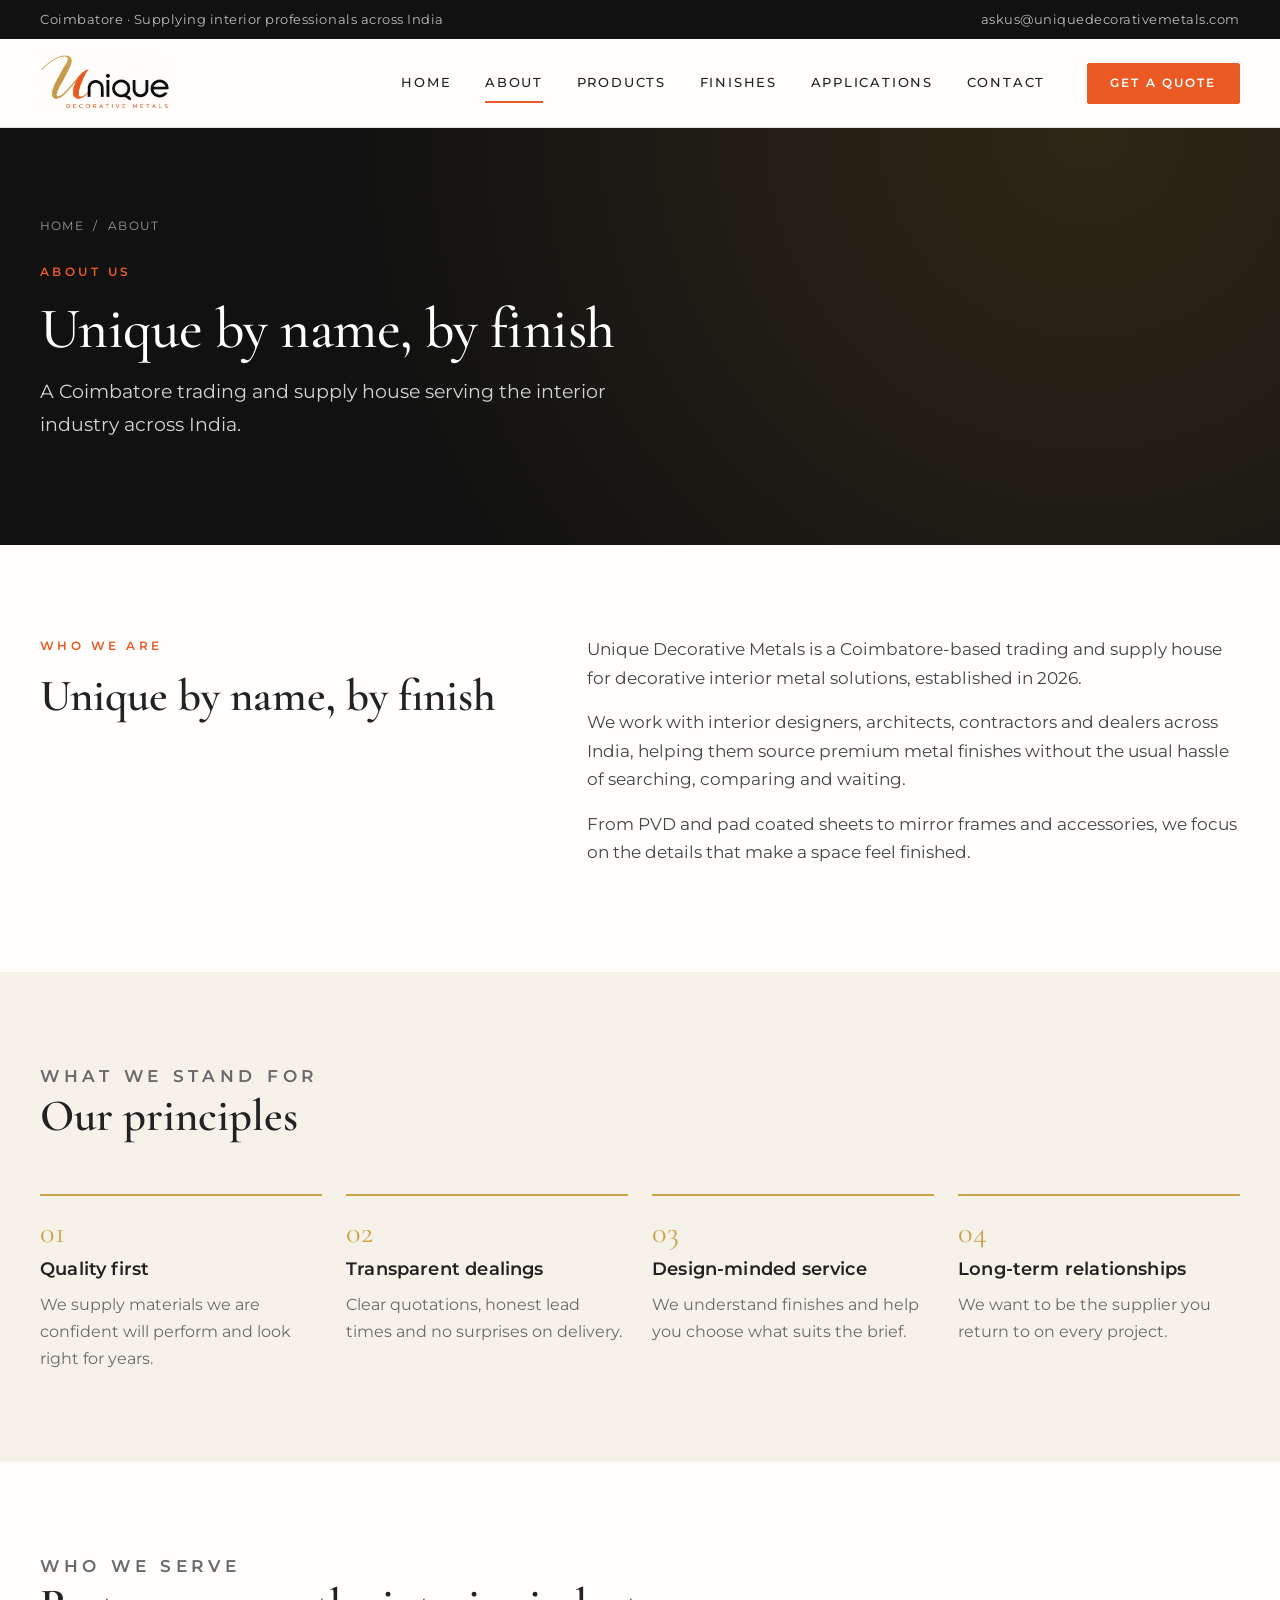
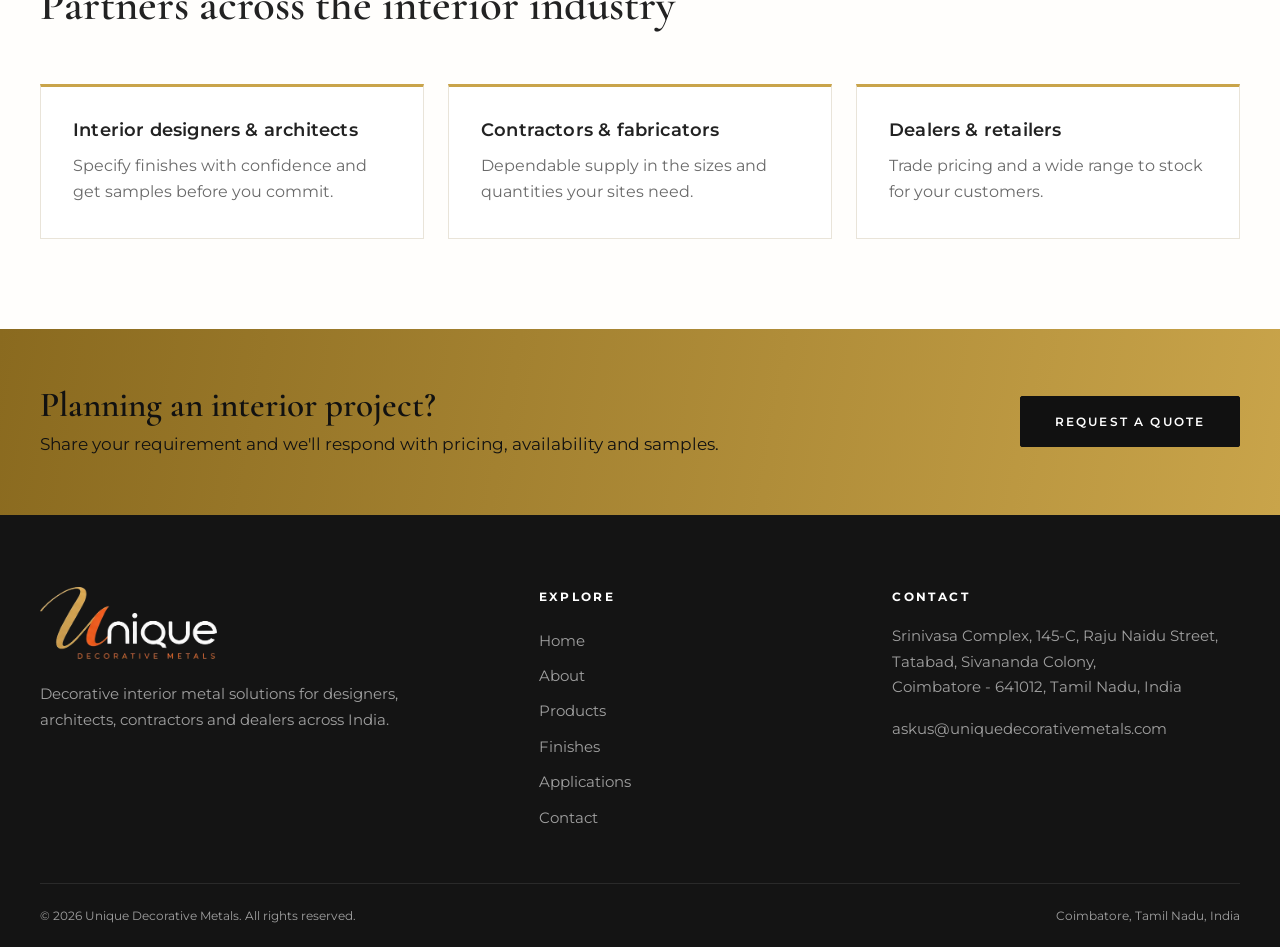
==== commit 1efe4b10: "Remove phone/WhatsApp placeholders, set contact email, email-based enquiry form Co-Authored-By: Clau" ====
--- a/about.html
+++ b/about.html
@@ -16,7 +16,7 @@
 </head>
 <body>
 <a class="skip" href="#main">Skip to content</a>
-<div class="topbar"><div class="wrap"><span>Coimbatore · Supplying interior professionals across India</span><span><a href="tel:+910000000000">+91 00000 00000</a> · <a href="mailto:info@example.com">info@example.com</a></span></div></div>
+<div class="topbar"><div class="wrap"><span>Coimbatore · Supplying interior professionals across India</span><span><a href="mailto:askus@uniquedecorativemetals.com">askus@uniquedecorativemetals.com</a></span></div></div>
 <header class="site-header"><div class="wrap nav">
 <a href="index.html" class="brand" aria-label="Unique Decorative Metals home"><img src="assets/logo.png" alt="Unique Decorative Metals" width="222" height="96"></a>
 <button class="menu-btn" aria-label="Menu" aria-expanded="false" aria-controls="menu"><span></span><span></span><span></span></button>
@@ -52,9 +52,8 @@
 <footer class="site-footer"><div class="wrap foot-grid">
 <div><img src="assets/logo-reverse.png" alt="Unique Decorative Metals" width="217" height="88"><p>Decorative interior metal solutions for designers, architects, contractors and dealers across India.</p></div>
 <div><h4>Explore</h4><a href="index.html">Home</a><a href="about.html">About</a><a href="products.html">Products</a><a href="finishes.html">Finishes</a><a href="applications.html">Applications</a><a href="contact.html">Contact</a></div>
-<div><h4>Contact</h4><address>Srinivasa Complex, 145-C, Raju Naidu Street,<br>Tatabad, Sivananda Colony,<br>Coimbatore - 641012, Tamil Nadu, India</address><a href="tel:+910000000000">+91 00000 00000</a><a href="mailto:info@example.com">info@example.com</a></div>
+<div><h4>Contact</h4><address>Srinivasa Complex, 145-C, Raju Naidu Street,<br>Tatabad, Sivananda Colony,<br>Coimbatore - 641012, Tamil Nadu, India</address><a href="mailto:askus@uniquedecorativemetals.com">askus@uniquedecorativemetals.com</a></div>
 </div><div class="wrap legal"><span>© <span id="yr">2026</span> Unique Decorative Metals. All rights reserved.</span><span>Coimbatore, Tamil Nadu, India</span></div></footer>
-<a class="wa-float" href="https://wa.me/910000000000" aria-label="Chat on WhatsApp" target="_blank" rel="noopener"><svg viewBox="0 0 24 24" width="22" height="22" fill="currentColor" aria-hidden="true"><path d="M12 2a10 10 0 0 0-8.6 15.1L2 22l5-1.3A10 10 0 1 0 12 2zm5.2 14.1c-.2.6-1.3 1.2-1.8 1.2-.5.1-1 .2-3.3-.7-2.8-1.2-4.6-4-4.7-4.2-.1-.2-1.1-1.5-1.1-2.8s.7-2 1-2.3c.2-.3.5-.3.7-.3h.5c.2 0 .4 0 .6.5l.8 2c.1.2.1.3 0 .5l-.3.4-.4.5c-.1.1-.3.3-.1.6.2.3.8 1.3 1.8 2.1 1.2 1 2.2 1.3 2.5 1.5.3.1.5.1.6-.1l.9-1.1c.2-.3.4-.2.6-.1l1.9.9c.3.1.5.2.6.3.1.2.1.8-.1 1.4z"/></svg><span>WhatsApp</span></a>
 <script src="script.js"></script>
 </body>
 </html>
--- a/styles.css
+++ b/styles.css
@@ -158,7 +158,6 @@
 .foot-grid a:hover{color:var(--gold)}
 .foot-grid address{margin-bottom:.7rem}
 .legal{display:flex;justify-content:space-between;gap:1rem;flex-wrap:wrap;border-top:1px solid #2a2a2a;padding:1.3rem 0;font-size:.78rem}
-.wa-float{position:fixed;right:18px;bottom:18px;background:#25d366;color:#fff;padding:.75rem 1.1rem;border-radius:99px;font-weight:600;font-size:.8rem;text-decoration:none;box-shadow:0 6px 18px rgba(0,0,0,.28);z-index:60;display:flex;gap:.5rem;align-items:center}
 
 @media(max-width:900px){
   .hero-grid,.split,.prod,.contact-grid{grid-template-columns:1fr;gap:2rem}
@@ -188,7 +187,6 @@
   .brand img{height:46px}
   .row2{grid-template-columns:1fr}
   .foot-grid{grid-template-columns:1fr}
-  .wa-float span{display:none}.wa-float{padding:.9rem}
   .clist li{grid-template-columns:1fr;gap:.2rem}
 }
 @media(prefers-reduced-motion:reduce){*{transition:none!important;scroll-behavior:auto!important}}
